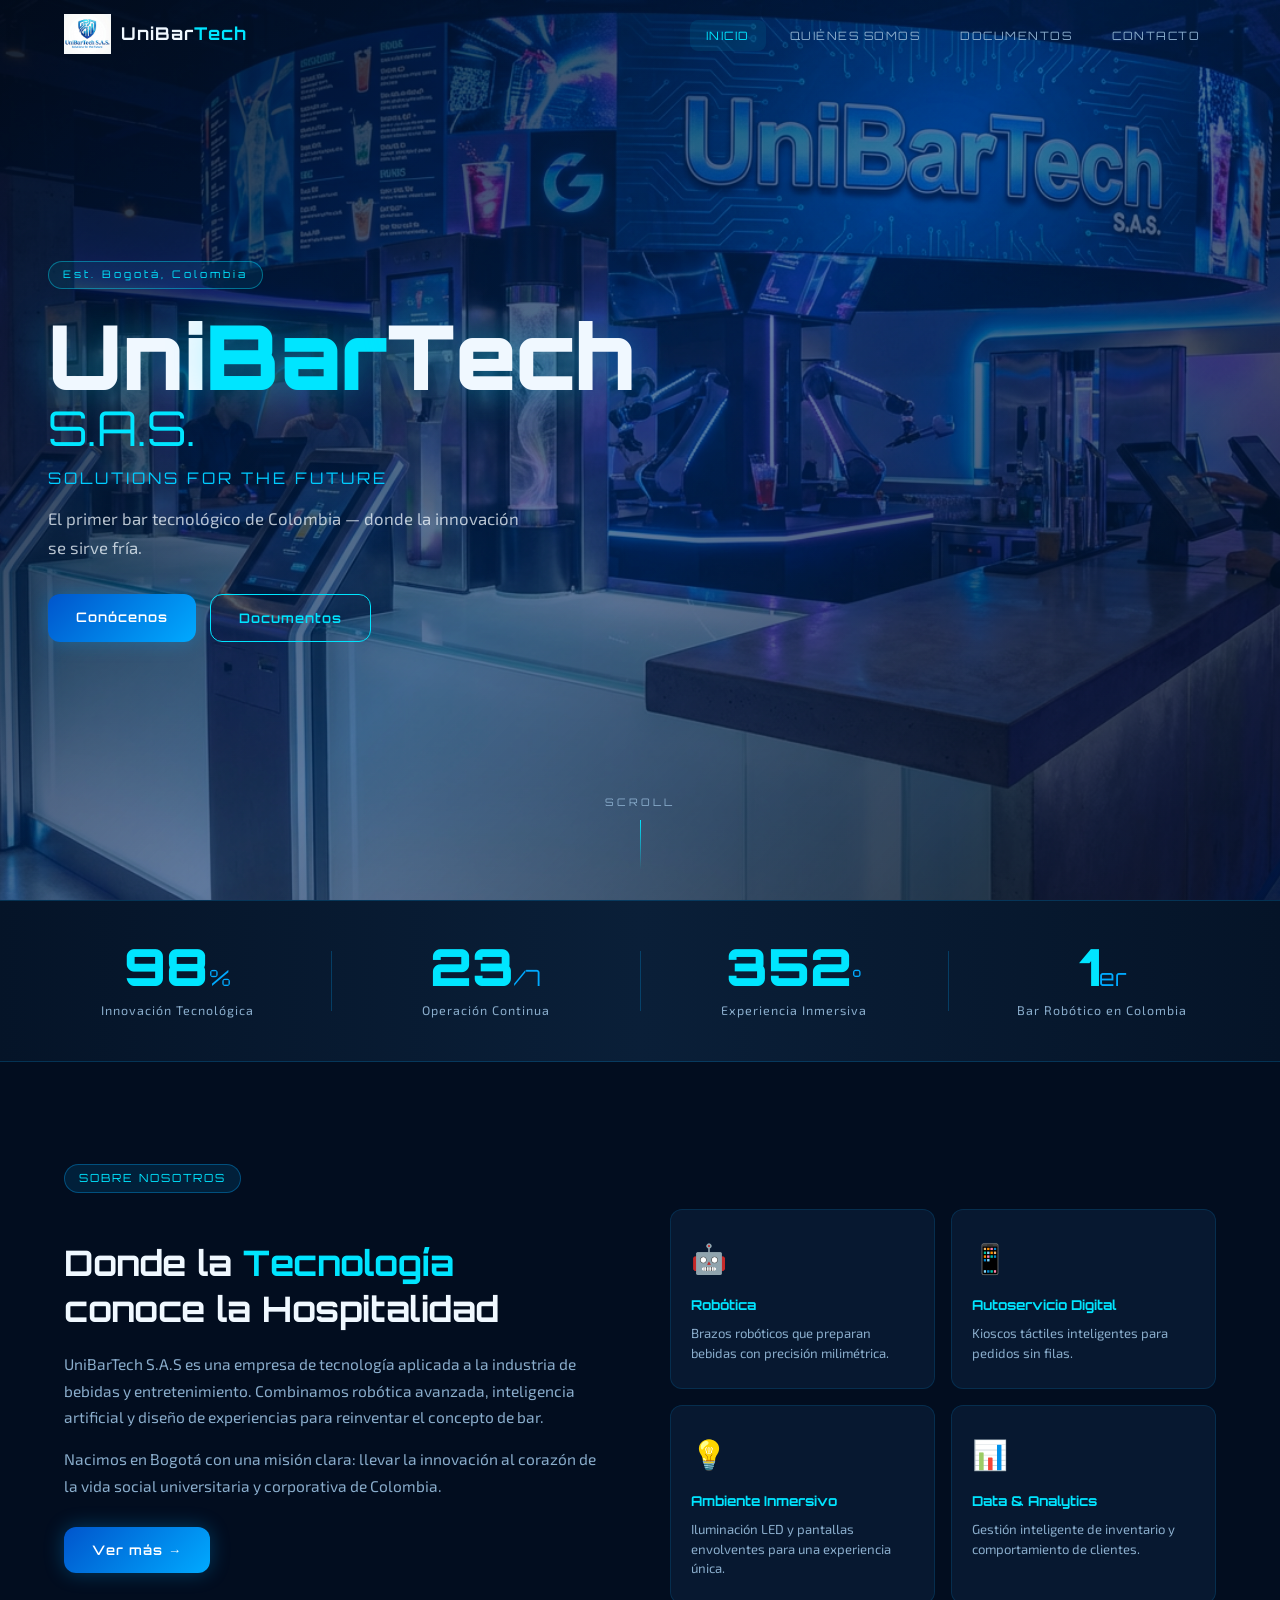
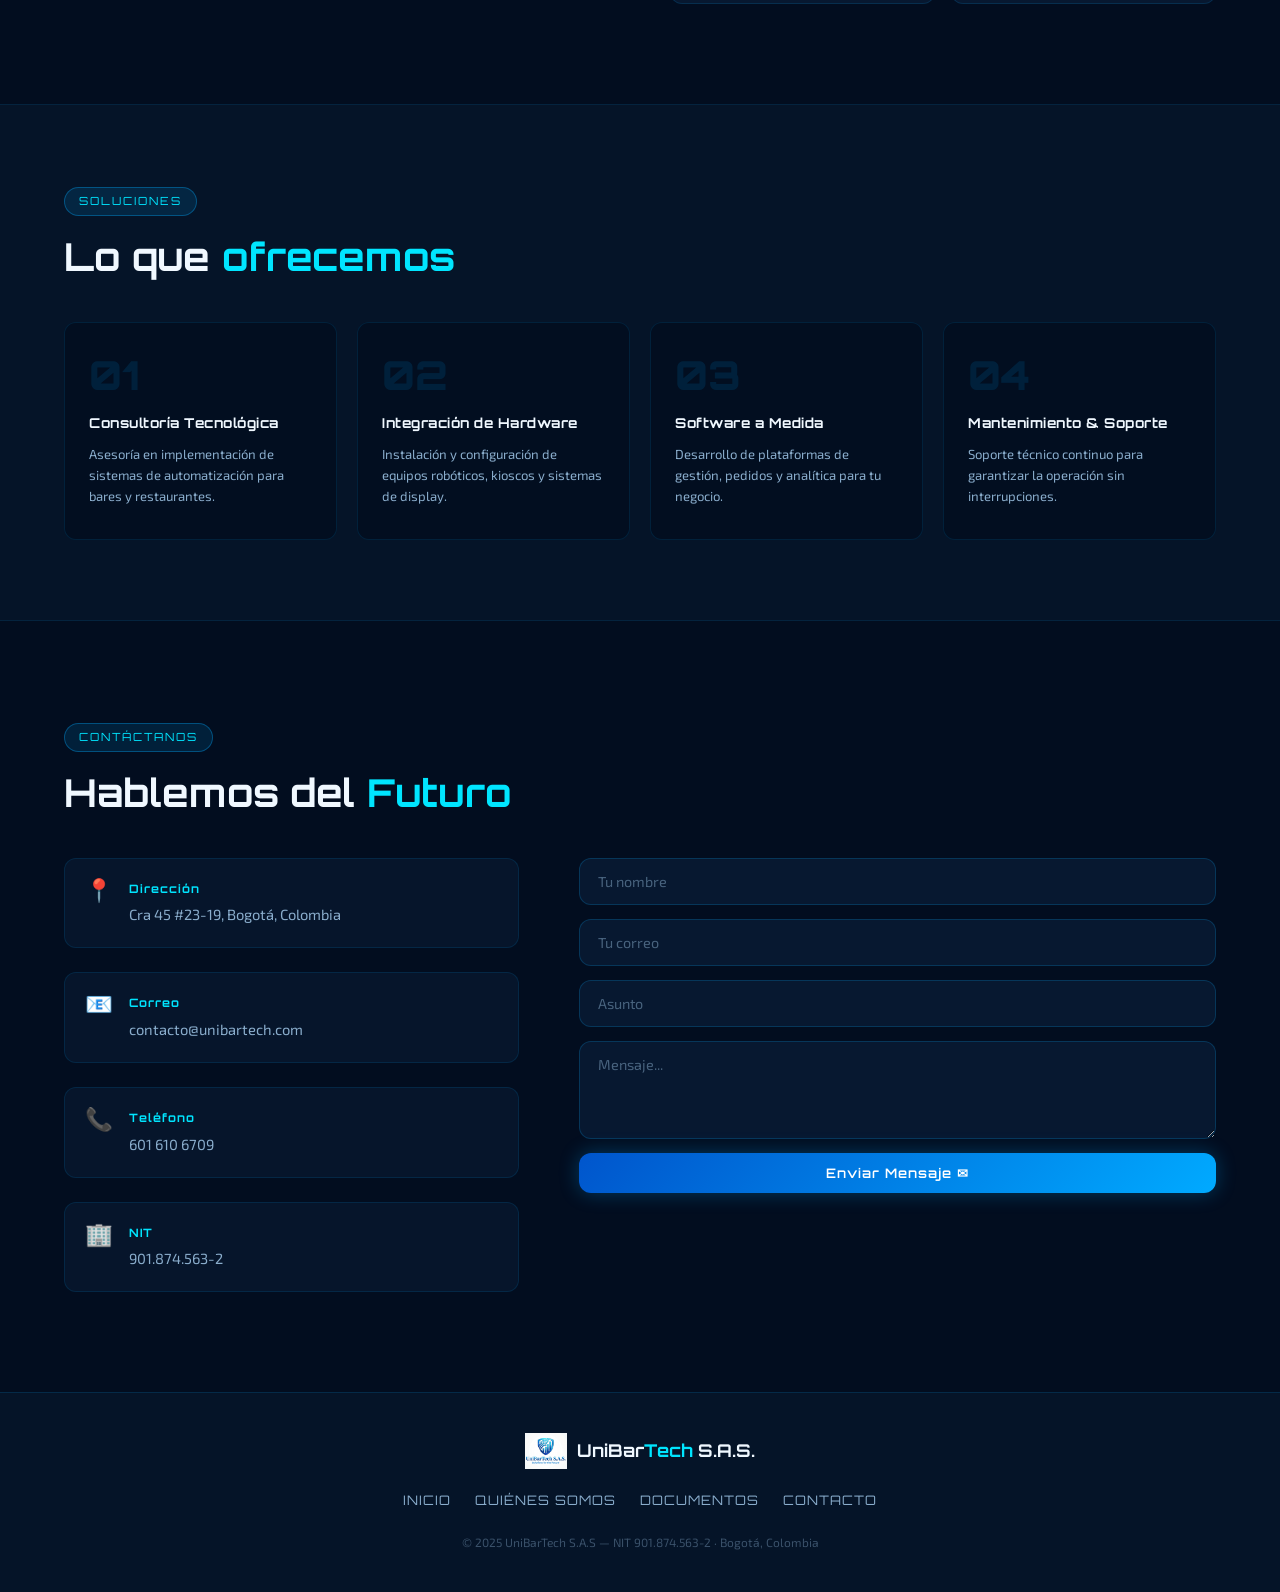
==== index.html @ f15b46ea "Add files via upload" ====
<!DOCTYPE html>
<html lang="es">
<head>
  <meta charset="UTF-8"/>
  <meta name="viewport" content="width=device-width, initial-scale=1.0"/>
  <title>UniBarTech S.A.S — Solutions for the Future</title>
  <link rel="preconnect" href="https://fonts.googleapis.com"/>
  <link href="https://fonts.googleapis.com/css2?family=Orbitron:wght@400;600;700;900&family=Exo+2:wght@300;400;600&display=swap" rel="stylesheet"/>
  <link rel="stylesheet" href="style.css"/>
</head>
<body>

<!-- ══════════ NAV ══════════ -->
<nav id="navbar">
  <div class="nav-inner">
    <a href="index.html" class="nav-logo">
      <img src="logo.png" alt="UniBarTech Logo"/>
      <span>UniBar<em>Tech</em></span>
    </a>
    <ul class="nav-links">
      <li><a href="index.html" class="active">Inicio</a></li>
      <li><a href="quienes-somos.html">Quiénes Somos</a></li>
      <li><a href="documentos.html">Documentos</a></li>
      <li><a href="#contacto">Contacto</a></li>
    </ul>
    <button class="hamburger" id="hamburger">&#9776;</button>
  </div>
</nav>

<!-- ══════════ HERO ══════════ -->
<section class="hero">
  <div class="hero-overlay"></div>
  <img src="hero.jpg" alt="UniBarTech Bar Robótico" class="hero-img"/>
  <div class="hero-content">
    <div class="hero-badge">Est. Bogotá, Colombia</div>
    <h1 class="hero-title">
      <span class="line1">Uni<span class="accent">Bar</span>Tech</span>
      <span class="line2">S.A.S.</span>
    </h1>
    <p class="hero-sub">Solutions for the Future</p>
    <p class="hero-desc">El primer bar tecnológico de Colombia — donde la innovación se sirve fría.</p>
    <div class="hero-btns">
      <a href="quienes-somos.html" class="btn-primary">Conócenos</a>
      <a href="documentos.html" class="btn-ghost">Documentos</a>
    </div>
  </div>
  <div class="hero-scroll">
    <span>Scroll</span>
    <div class="scroll-line"></div>
  </div>
</section>

<!-- ══════════ STATS ══════════ -->
<section class="stats-strip">
  <div class="stat-item">
    <span class="stat-num" data-target="100">0</span><span class="stat-suf">%</span>
    <p>Innovación Tecnológica</p>
  </div>
  <div class="stat-divider"></div>
  <div class="stat-item">
    <span class="stat-num" data-target="24">0</span><span class="stat-suf">/7</span>
    <p>Operación Continua</p>
  </div>
  <div class="stat-divider"></div>
  <div class="stat-item">
    <span class="stat-num" data-target="360">0</span><span class="stat-suf">°</span>
    <p>Experiencia Inmersiva</p>
  </div>
  <div class="stat-divider"></div>
  <div class="stat-item">
    <span class="stat-num" data-target="1">0</span><span class="stat-suf">er</span>
    <p>Bar Robótico en Colombia</p>
  </div>
</section>

<!-- ══════════ QUIÉNES SOMOS (PREVIEW) ══════════ -->
<section class="about-preview" id="about">
  <div class="container">
    <div class="section-tag">Sobre Nosotros</div>
    <div class="about-grid">
      <div class="about-text">
        <h2>Donde la <span class="accent">Tecnología</span><br/>conoce la Hospitalidad</h2>
        <p>UniBarTech S.A.S es una empresa de tecnología aplicada a la industria de bebidas y entretenimiento. Combinamos robótica avanzada, inteligencia artificial y diseño de experiencias para reinventar el concepto de bar.</p>
        <p>Nacimos en Bogotá con una misión clara: llevar la innovación al corazón de la vida social universitaria y corporativa de Colombia.</p>
        <a href="quienes-somos.html" class="btn-primary">Ver más →</a>
      </div>
      <div class="about-cards">
        <div class="about-card">
          <div class="card-icon">🤖</div>
          <h3>Robótica</h3>
          <p>Brazos robóticos que preparan bebidas con precisión milimétrica.</p>
        </div>
        <div class="about-card">
          <div class="card-icon">📱</div>
          <h3>Autoservicio Digital</h3>
          <p>Kioscos táctiles inteligentes para pedidos sin filas.</p>
        </div>
        <div class="about-card">
          <div class="card-icon">💡</div>
          <h3>Ambiente Inmersivo</h3>
          <p>Iluminación LED y pantallas envolventes para una experiencia única.</p>
        </div>
        <div class="about-card">
          <div class="card-icon">📊</div>
          <h3>Data & Analytics</h3>
          <p>Gestión inteligente de inventario y comportamiento de clientes.</p>
        </div>
      </div>
    </div>
  </div>
</section>

<!-- ══════════ SERVICIOS ══════════ -->
<section class="services">
  <div class="container">
    <div class="section-tag">Soluciones</div>
    <h2 class="section-title">Lo que <span class="accent">ofrecemos</span></h2>
    <div class="services-grid">
      <div class="service-card">
        <div class="svc-num">01</div>
        <h3>Consultoría Tecnológica</h3>
        <p>Asesoría en implementación de sistemas de automatización para bares y restaurantes.</p>
      </div>
      <div class="service-card">
        <div class="svc-num">02</div>
        <h3>Integración de Hardware</h3>
        <p>Instalación y configuración de equipos robóticos, kioscos y sistemas de display.</p>
      </div>
      <div class="service-card">
        <div class="svc-num">03</div>
        <h3>Software a Medida</h3>
        <p>Desarrollo de plataformas de gestión, pedidos y analítica para tu negocio.</p>
      </div>
      <div class="service-card">
        <div class="svc-num">04</div>
        <h3>Mantenimiento & Soporte</h3>
        <p>Soporte técnico continuo para garantizar la operación sin interrupciones.</p>
      </div>
    </div>
  </div>
</section>

<!-- ══════════ CONTACTO ══════════ -->
<section class="contact" id="contacto">
  <div class="container">
    <div class="section-tag">Contáctanos</div>
    <h2 class="section-title">Hablemos del <span class="accent">Futuro</span></h2>
    <div class="contact-grid">
      <div class="contact-info">
        <div class="ci-item">
          <span class="ci-icon">📍</span>
          <div>
            <strong>Dirección</strong>
            <p>Cra 45 #23-19, Bogotá, Colombia</p>
          </div>
        </div>
        <div class="ci-item">
          <span class="ci-icon">📧</span>
          <div>
            <strong>Correo</strong>
            <p><a href="mailto:contacto@unibartech.com">contacto@unibartech.com</a></p>
          </div>
        </div>
        <div class="ci-item">
          <span class="ci-icon">📞</span>
          <div>
            <strong>Teléfono</strong>
            <p><a href="tel:6016106709">601 610 6709</a></p>
          </div>
        </div>
        <div class="ci-item">
          <span class="ci-icon">🏢</span>
          <div>
            <strong>NIT</strong>
            <p>901.874.563-2</p>
          </div>
        </div>
      </div>
      <form class="contact-form" onsubmit="handleForm(event)">
        <input type="text" placeholder="Tu nombre" required/>
        <input type="email" placeholder="Tu correo" required/>
        <input type="text" placeholder="Asunto"/>
        <textarea placeholder="Mensaje..." rows="4" required></textarea>
        <button type="submit" class="btn-primary">Enviar Mensaje ✉</button>
        <p class="form-note" id="form-msg"></p>
      </form>
    </div>
  </div>
</section>

<!-- ══════════ FOOTER ══════════ -->
<footer>
  <div class="footer-inner">
    <div class="footer-brand">
      <img src="logo.png" alt="UniBarTech"/>
      <span>UniBar<em>Tech</em> S.A.S.</span>
    </div>
    <div class="footer-links">
      <a href="index.html">Inicio</a>
      <a href="quienes-somos.html">Quiénes Somos</a>
      <a href="documentos.html">Documentos</a>
      <a href="#contacto">Contacto</a>
    </div>
    <p class="footer-copy">© 2025 UniBarTech S.A.S — NIT 901.874.563-2 · Bogotá, Colombia</p>
  </div>
</footer>

<script src="main.js"></script>
</body>
</html>
---- style.css ----
/* ═══════════════════════════════════════════
   UniBarTech S.A.S — Global Styles
   Aesthetic: Cyberpunk-Corporate / Tech Dark
═══════════════════════════════════════════ */

:root {
  --blue:       #00AAFF;
  --blue-dark:  #0055CC;
  --blue-glow:  #00CCFF;
  --navy:       #020D1F;
  --navy2:      #051428;
  --navy3:      #0A1F38;
  --white:      #F0F8FF;
  --gray:       #8AADCC;
  --accent:     #00E5FF;
  --gold:       #FFB800;
  --font-head:  'Orbitron', sans-serif;
  --font-body:  'Exo 2', sans-serif;
  --radius:     12px;
  --trans:      0.3s ease;
}

*, *::before, *::after { box-sizing: border-box; margin: 0; padding: 0; }

html { scroll-behavior: smooth; }

body {
  background: var(--navy);
  color: var(--white);
  font-family: var(--font-body);
  font-weight: 400;
  line-height: 1.7;
  overflow-x: hidden;
}

a { color: var(--accent); text-decoration: none; }
a:hover { color: var(--blue-glow); }

.accent { color: var(--accent); }

.container {
  max-width: 1200px;
  margin: 0 auto;
  padding: 0 24px;
}

/* ─── BUTTONS ─────────────────────────────── */
.btn-primary {
  display: inline-block;
  padding: 12px 28px;
  background: linear-gradient(135deg, var(--blue-dark), var(--blue));
  color: #fff;
  border-radius: var(--radius);
  font-family: var(--font-head);
  font-size: 0.82rem;
  font-weight: 600;
  letter-spacing: 1px;
  border: none;
  cursor: pointer;
  transition: var(--trans);
  box-shadow: 0 0 20px rgba(0,170,255,0.3);
}
.btn-primary:hover {
  background: linear-gradient(135deg, var(--blue), var(--accent));
  box-shadow: 0 0 32px rgba(0,229,255,0.5);
  color: var(--navy);
  transform: translateY(-2px);
}
.btn-ghost {
  display: inline-block;
  padding: 12px 28px;
  background: transparent;
  color: var(--accent);
  border: 1.5px solid var(--accent);
  border-radius: var(--radius);
  font-family: var(--font-head);
  font-size: 0.82rem;
  font-weight: 600;
  letter-spacing: 1px;
  cursor: pointer;
  transition: var(--trans);
}
.btn-ghost:hover {
  background: rgba(0,229,255,0.1);
  box-shadow: 0 0 20px rgba(0,229,255,0.3);
  color: var(--accent);
}
.btn-sm { padding: 8px 18px; font-size: 0.78rem; }

/* ─── SECTION TAGS ──────────────────────────── */
.section-tag {
  display: inline-block;
  padding: 4px 14px;
  background: rgba(0,170,255,0.12);
  border: 1px solid rgba(0,170,255,0.35);
  border-radius: 30px;
  color: var(--accent);
  font-family: var(--font-head);
  font-size: 0.7rem;
  letter-spacing: 2px;
  text-transform: uppercase;
  margin-bottom: 16px;
}

.section-title {
  font-family: var(--font-head);
  font-size: clamp(1.6rem, 3vw, 2.4rem);
  font-weight: 700;
  color: var(--white);
  margin-bottom: 40px;
  line-height: 1.3;
}

/* ═══════════════════════════════════════════
   NAV
═══════════════════════════════════════════ */
#navbar {
  position: fixed;
  top: 0; left: 0; right: 0;
  z-index: 999;
  padding: 0;
  transition: background 0.4s, box-shadow 0.4s;
}
#navbar.scrolled {
  background: rgba(2, 13, 31, 0.96);
  box-shadow: 0 2px 30px rgba(0,170,255,0.15);
  backdrop-filter: blur(12px);
}

.nav-inner {
  max-width: 1200px;
  margin: 0 auto;
  padding: 0 24px;
  height: 68px;
  display: flex;
  align-items: center;
  justify-content: space-between;
}

.nav-logo {
  display: flex;
  align-items: center;
  gap: 10px;
  text-decoration: none;
}
.nav-logo img { height: 40px; width: auto; }
.nav-logo span {
  font-family: var(--font-head);
  font-size: 1.1rem;
  font-weight: 700;
  color: var(--white);
  letter-spacing: 1px;
}
.nav-logo span em { color: var(--accent); font-style: normal; }

.nav-links {
  display: flex;
  list-style: none;
  gap: 8px;
}
.nav-links a {
  padding: 8px 16px;
  color: var(--gray);
  font-family: var(--font-head);
  font-size: 0.72rem;
  letter-spacing: 1.5px;
  text-transform: uppercase;
  border-radius: 8px;
  transition: var(--trans);
  text-decoration: none;
}
.nav-links a:hover,
.nav-links a.active {
  color: var(--accent);
  background: rgba(0,229,255,0.08);
}

.hamburger {
  display: none;
  background: none;
  border: none;
  color: var(--accent);
  font-size: 1.5rem;
  cursor: pointer;
}

/* ═══════════════════════════════════════════
   HERO
═══════════════════════════════════════════ */
.hero {
  position: relative;
  height: 100vh;
  min-height: 600px;
  overflow: hidden;
  display: flex;
  align-items: center;
}
.hero-img {
  position: absolute;
  inset: 0;
  width: 100%; height: 100%;
  object-fit: cover;
  object-position: center;
  filter: brightness(0.55) saturate(1.2);
}
.hero-overlay {
  position: absolute;
  inset: 0;
  background: linear-gradient(
    135deg,
    rgba(2,13,31,0.85) 0%,
    rgba(0,85,204,0.3) 50%,
    rgba(2,13,31,0.7) 100%
  );
  z-index: 1;
}
.hero-content {
  position: relative;
  z-index: 2;
  padding: 0 48px;
  max-width: 700px;
  animation: fadeUp 1s ease forwards;
}
.hero-badge {
  display: inline-block;
  padding: 4px 14px;
  border: 1px solid rgba(0,229,255,0.4);
  border-radius: 30px;
  font-family: var(--font-head);
  font-size: 0.65rem;
  letter-spacing: 3px;
  color: var(--accent);
  margin-bottom: 20px;
  background: rgba(0,229,255,0.07);
}
.hero-title {
  font-family: var(--font-head);
  line-height: 1.05;
  margin-bottom: 12px;
}
.hero-title .line1 {
  display: block;
  font-size: clamp(3rem, 7vw, 6rem);
  font-weight: 900;
  color: var(--white);
  text-shadow: 0 0 40px rgba(0,229,255,0.4);
}
.hero-title .line2 {
  display: block;
  font-size: clamp(1.5rem, 4vw, 3rem);
  font-weight: 400;
  color: var(--accent);
}
.hero-sub {
  font-family: var(--font-head);
  font-size: 1rem;
  color: var(--blue-glow);
  letter-spacing: 3px;
  margin-bottom: 12px;
  text-transform: uppercase;
}
.hero-desc {
  font-size: 1.05rem;
  color: rgba(240,248,255,0.75);
  margin-bottom: 32px;
  max-width: 480px;
}
.hero-btns { display: flex; gap: 14px; flex-wrap: wrap; }

.hero-scroll {
  position: absolute;
  bottom: 30px;
  left: 50%;
  transform: translateX(-50%);
  z-index: 2;
  display: flex;
  flex-direction: column;
  align-items: center;
  gap: 8px;
  color: var(--gray);
  font-size: 0.65rem;
  letter-spacing: 3px;
  text-transform: uppercase;
  font-family: var(--font-head);
}
.scroll-line {
  width: 1px;
  height: 50px;
  background: linear-gradient(to bottom, var(--accent), transparent);
  animation: scrollPulse 1.8s infinite;
}
@keyframes scrollPulse {
  0%,100% { opacity: 0.3; transform: scaleY(0.6); }
  50% { opacity: 1; transform: scaleY(1); }
}

/* ═══════════════════════════════════════════
   STATS STRIP
═══════════════════════════════════════════ */
.stats-strip {
  display: flex;
  align-items: center;
  justify-content: center;
  flex-wrap: wrap;
  gap: 0;
  background: linear-gradient(90deg, var(--navy2), var(--navy3), var(--navy2));
  border-top: 1px solid rgba(0,170,255,0.2);
  border-bottom: 1px solid rgba(0,170,255,0.2);
  padding: 40px 24px;
}
.stat-item {
  text-align: center;
  padding: 0 40px;
  flex: 1;
  min-width: 140px;
}
.stat-item p { font-size: 0.78rem; color: var(--gray); letter-spacing: 1px; margin-top: 4px; }
.stat-num {
  font-family: var(--font-head);
  font-size: clamp(2rem, 4vw, 3.2rem);
  font-weight: 900;
  color: var(--accent);
  line-height: 1;
}
.stat-suf {
  font-family: var(--font-head);
  font-size: 1.4rem;
  color: var(--blue);
}
.stat-divider {
  width: 1px;
  height: 60px;
  background: rgba(0,170,255,0.25);
}

/* ═══════════════════════════════════════════
   ABOUT PREVIEW
═══════════════════════════════════════════ */
.about-preview {
  padding: 100px 0;
}
.about-grid {
  display: grid;
  grid-template-columns: 1fr 1fr;
  gap: 60px;
  align-items: center;
}
.about-text h2 {
  font-family: var(--font-head);
  font-size: clamp(1.6rem, 3vw, 2.2rem);
  font-weight: 700;
  line-height: 1.3;
  margin-bottom: 20px;
  color: var(--white);
}
.about-text p {
  color: var(--gray);
  margin-bottom: 16px;
  font-size: 0.97rem;
}
.about-text .btn-primary { margin-top: 12px; }

.about-cards {
  display: grid;
  grid-template-columns: 1fr 1fr;
  gap: 16px;
}
.about-card {
  background: rgba(10,31,56,0.7);
  border: 1px solid rgba(0,170,255,0.15);
  border-radius: var(--radius);
  padding: 24px 20px;
  transition: var(--trans);
  backdrop-filter: blur(8px);
}
.about-card:hover {
  border-color: rgba(0,229,255,0.4);
  background: rgba(0,85,204,0.15);
  transform: translateY(-4px);
  box-shadow: 0 8px 32px rgba(0,170,255,0.15);
}
.card-icon { font-size: 1.8rem; margin-bottom: 10px; }
.about-card h3 { font-family: var(--font-head); font-size: 0.85rem; color: var(--accent); margin-bottom: 8px; }
.about-card p { font-size: 0.82rem; color: var(--gray); line-height: 1.5; }

/* ═══════════════════════════════════════════
   SERVICES
═══════════════════════════════════════════ */
.services {
  padding: 80px 0;
  background: var(--navy2);
  border-top: 1px solid rgba(0,170,255,0.1);
  border-bottom: 1px solid rgba(0,170,255,0.1);
}
.services-grid {
  display: grid;
  grid-template-columns: repeat(4, 1fr);
  gap: 20px;
}
.service-card {
  background: rgba(2,13,31,0.8);
  border: 1px solid rgba(0,170,255,0.12);
  border-radius: var(--radius);
  padding: 32px 24px;
  transition: var(--trans);
  position: relative;
  overflow: hidden;
}
.service-card::before {
  content: '';
  position: absolute;
  top: 0; left: 0; right: 0;
  height: 2px;
  background: linear-gradient(90deg, var(--blue-dark), var(--accent));
  transform: scaleX(0);
  transform-origin: left;
  transition: transform 0.4s ease;
}
.service-card:hover::before { transform: scaleX(1); }
.service-card:hover {
  border-color: rgba(0,229,255,0.3);
  transform: translateY(-6px);
  box-shadow: 0 12px 40px rgba(0,170,255,0.18);
}
.svc-num {
  font-family: var(--font-head);
  font-size: 2.5rem;
  font-weight: 900;
  color: rgba(0,170,255,0.12);
  line-height: 1;
  margin-bottom: 16px;
}
.service-card h3 { font-family: var(--font-head); font-size: 0.85rem; color: var(--white); margin-bottom: 10px; letter-spacing: 0.5px; }
.service-card p { font-size: 0.82rem; color: var(--gray); line-height: 1.6; }

/* ═══════════════════════════════════════════
   CONTACT
═══════════════════════════════════════════ */
.contact { padding: 100px 0; }
.contact-grid {
  display: grid;
  grid-template-columns: 1fr 1.4fr;
  gap: 60px;
  align-items: start;
}
.contact-info { display: flex; flex-direction: column; gap: 24px; }
.ci-item {
  display: flex;
  align-items: flex-start;
  gap: 16px;
  background: rgba(10,31,56,0.5);
  border: 1px solid rgba(0,170,255,0.12);
  border-radius: var(--radius);
  padding: 20px;
}
.ci-icon { font-size: 1.4rem; line-height: 1; flex-shrink: 0; }
.ci-item strong { display: block; font-family: var(--font-head); font-size: 0.72rem; color: var(--accent); letter-spacing: 1px; margin-bottom: 4px; }
.ci-item p, .ci-item a { font-size: 0.92rem; color: var(--gray); }

.contact-form {
  display: flex;
  flex-direction: column;
  gap: 14px;
}
.contact-form input,
.contact-form textarea {
  background: rgba(10,31,56,0.7);
  border: 1px solid rgba(0,170,255,0.2);
  border-radius: var(--radius);
  padding: 14px 18px;
  color: var(--white);
  font-family: var(--font-body);
  font-size: 0.9rem;
  outline: none;
  transition: var(--trans);
  resize: vertical;
}
.contact-form input:focus,
.contact-form textarea:focus {
  border-color: var(--accent);
  box-shadow: 0 0 0 3px rgba(0,229,255,0.1);
}
.contact-form input::placeholder,
.contact-form textarea::placeholder { color: rgba(138,173,204,0.5); }
.form-note { font-size: 0.82rem; color: #4cff91; margin-top: 4px; }

/* ═══════════════════════════════════════════
   FOOTER
═══════════════════════════════════════════ */
footer {
  background: var(--navy2);
  border-top: 1px solid rgba(0,170,255,0.15);
  padding: 40px 24px;
}
.footer-inner {
  max-width: 1200px;
  margin: 0 auto;
  display: flex;
  flex-direction: column;
  align-items: center;
  gap: 20px;
}
.footer-brand {
  display: flex;
  align-items: center;
  gap: 10px;
  font-family: var(--font-head);
  font-size: 1.1rem;
  font-weight: 700;
}
.footer-brand img { height: 36px; }
.footer-brand span { color: var(--white); }
.footer-brand em { color: var(--accent); font-style: normal; }
.footer-links { display: flex; gap: 24px; flex-wrap: wrap; justify-content: center; }
.footer-links a { color: var(--gray); font-size: 0.82rem; font-family: var(--font-head); letter-spacing: 1px; text-transform: uppercase; transition: var(--trans); }
.footer-links a:hover { color: var(--accent); }
.footer-copy { color: rgba(138,173,204,0.4); font-size: 0.75rem; text-align: center; }

/* ═══════════════════════════════════════════
   PAGE HERO (inner pages)
═══════════════════════════════════════════ */
.page-hero {
  position: relative;
  height: 50vh;
  min-height: 320px;
  display: flex;
  align-items: flex-end;
  padding-bottom: 60px;
  overflow: hidden;
}
.page-hero-short { height: 38vh; min-height: 260px; }
.page-hero-img {
  position: absolute;
  inset: 0;
  width: 100%; height: 100%;
  object-fit: cover;
  filter: brightness(0.4) saturate(1.2);
}
.page-hero-overlay {
  position: absolute;
  inset: 0;
  background: linear-gradient(to top, var(--navy) 0%, rgba(2,13,31,0.6) 60%, transparent 100%);
  z-index: 1;
}
.page-hero-content {
  position: relative;
  z-index: 2;
  padding: 0 48px;
  max-width: 900px;
  margin: 0 auto;
  width: 100%;
}
.page-hero-content h1 {
  font-family: var(--font-head);
  font-size: clamp(2rem, 5vw, 3.5rem);
  font-weight: 700;
  color: var(--white);
  margin-bottom: 8px;
}
.page-hero-content p { color: var(--gray); font-size: 1rem; }

/* ═══════════════════════════════════════════
   MAIN CONTENT (inner pages)
═══════════════════════════════════════════ */
.main-content { padding: 80px 0 100px; }

/* ─── MVV ──────────────────────────────── */
.mvv-section {
  display: grid;
  grid-template-columns: repeat(3,1fr);
  gap: 24px;
  margin-bottom: 80px;
}
.mvv-card {
  background: rgba(10,31,56,0.7);
  border: 1px solid rgba(0,170,255,0.15);
  border-radius: var(--radius);
  padding: 36px 28px;
  transition: var(--trans);
}
.mvv-card:hover {
  border-color: rgba(0,229,255,0.35);
  transform: translateY(-4px);
  box-shadow: 0 12px 40px rgba(0,170,255,0.12);
}
.mvv-icon { font-size: 2.5rem; margin-bottom: 16px; }
.mvv-card h2 { font-family: var(--font-head); font-size: 1rem; color: var(--accent); margin-bottom: 14px; letter-spacing: 1px; }
.mvv-card p { color: var(--gray); font-size: 0.92rem; line-height: 1.7; }
.mvv-card ul { color: var(--gray); font-size: 0.88rem; padding-left: 18px; line-height: 2; }

/* ─── TIMELINE ──────────────────────────── */
.historia-section { margin-bottom: 80px; }
.timeline { position: relative; padding-left: 40px; }
.timeline::before {
  content: '';
  position: absolute;
  left: 12px; top: 0; bottom: 0;
  width: 2px;
  background: linear-gradient(to bottom, var(--accent), var(--blue-dark), transparent);
}
.tl-item {
  position: relative;
  margin-bottom: 40px;
  animation: fadeUp 0.6s ease both;
}
.tl-dot {
  position: absolute;
  left: -34px;
  top: 4px;
  width: 14px; height: 14px;
  background: var(--accent);
  border-radius: 50%;
  box-shadow: 0 0 12px rgba(0,229,255,0.6);
}
.tl-year {
  font-family: var(--font-head);
  font-size: 0.75rem;
  color: var(--accent);
  letter-spacing: 2px;
  display: block;
  margin-bottom: 6px;
}
.tl-content h3 { font-family: var(--font-head); font-size: 0.95rem; color: var(--white); margin-bottom: 6px; }
.tl-content p { color: var(--gray); font-size: 0.88rem; }

/* ─── TEAM ──────────────────────────────── */
.team-section { margin-bottom: 80px; }
.team-grid {
  display: grid;
  grid-template-columns: repeat(4,1fr);
  gap: 20px;
}
.team-card {
  text-align: center;
  background: rgba(10,31,56,0.6);
  border: 1px solid rgba(0,170,255,0.12);
  border-radius: var(--radius);
  padding: 32px 20px;
  transition: var(--trans);
}
.team-card:hover { border-color: rgba(0,229,255,0.35); transform: translateY(-4px); }
.team-avatar { font-size: 3rem; margin-bottom: 14px; }
.team-card h3 { font-family: var(--font-head); font-size: 0.8rem; color: var(--white); margin-bottom: 6px; }
.team-card p { font-size: 0.78rem; color: var(--accent); }

/* ─── LEGAL ─────────────────────────────── */
.legal-section { }
.legal-grid {
  display: grid;
  grid-template-columns: repeat(3,1fr);
  gap: 16px;
}
.legal-item {
  background: rgba(10,31,56,0.5);
  border: 1px solid rgba(0,170,255,0.12);
  border-radius: var(--radius);
  padding: 20px 24px;
  font-size: 0.88rem;
  color: var(--gray);
}
.legal-item strong { display: block; color: var(--accent); font-family: var(--font-head); font-size: 0.72rem; letter-spacing: 1px; margin-bottom: 6px; }

/* ═══════════════════════════════════════════
   DOCUMENTOS PAGE
═══════════════════════════════════════════ */
.docs-main { padding: 40px 0 100px; }

.docs-toolbar {
  display: flex;
  align-items: center;
  justify-content: space-between;
  gap: 16px;
  margin-bottom: 32px;
  flex-wrap: wrap;
}
.docs-search-wrap {
  display: flex;
  align-items: center;
  gap: 10px;
  background: rgba(10,31,56,0.8);
  border: 1px solid rgba(0,170,255,0.2);
  border-radius: var(--radius);
  padding: 10px 18px;
  flex: 1;
  max-width: 500px;
}
.search-icon { font-size: 1rem; }
#searchInput {
  background: none;
  border: none;
  color: var(--white);
  font-family: var(--font-body);
  font-size: 0.9rem;
  width: 100%;
  outline: none;
}
#searchInput::placeholder { color: rgba(138,173,204,0.5); }

.btn-admin-login {
  padding: 10px 22px;
  background: rgba(0,85,204,0.2);
  border: 1.5px solid var(--blue-dark);
  border-radius: var(--radius);
  color: var(--blue-glow);
  font-family: var(--font-head);
  font-size: 0.75rem;
  letter-spacing: 1px;
  cursor: pointer;
  transition: var(--trans);
}
.btn-admin-login:hover, .btn-admin-login.active {
  background: rgba(0,85,204,0.4);
  border-color: var(--accent);
  color: var(--accent);
}

/* ─── ADMIN PANEL ──────────────────────── */
.admin-panel {
  background: rgba(5,20,40,0.95);
  border: 1px solid rgba(0,170,255,0.25);
  border-radius: var(--radius);
  padding: 28px;
  margin-bottom: 32px;
  animation: fadeUp 0.3s ease;
}
.login-box {
  text-align: center;
  max-width: 360px;
  margin: 0 auto;
  display: flex;
  flex-direction: column;
  gap: 12px;
}
.login-box h3 { font-family: var(--font-head); font-size: 1rem; color: var(--accent); }
.login-box p { color: var(--gray); font-size: 0.85rem; }
.login-box input {
  background: rgba(10,31,56,0.8);
  border: 1px solid rgba(0,170,255,0.25);
  border-radius: var(--radius);
  padding: 12px 16px;
  color: var(--white);
  font-family: var(--font-body);
  font-size: 0.9rem;
  outline: none;
  text-align: center;
  letter-spacing: 4px;
}
.login-error { color: #ff6b6b; font-size: 0.8rem; min-height: 20px; }

.admin-header {
  display: flex;
  justify-content: space-between;
  align-items: center;
  margin-bottom: 24px;
}
.admin-header h3 { font-family: var(--font-head); color: var(--accent); font-size: 0.95rem; }

.admin-actions {
  display: grid;
  grid-template-columns: 1fr 1fr;
  gap: 20px;
  margin-bottom: 20px;
}
.admin-action-card {
  background: rgba(10,31,56,0.7);
  border: 1px solid rgba(0,170,255,0.15);
  border-radius: var(--radius);
  padding: 20px;
  display: flex;
  flex-direction: column;
  gap: 10px;
}
.admin-action-card h4 { font-family: var(--font-head); font-size: 0.82rem; color: var(--accent); margin-bottom: 4px; }
.admin-action-card input,
.admin-action-card select {
  background: rgba(2,13,31,0.8);
  border: 1px solid rgba(0,170,255,0.2);
  border-radius: 8px;
  padding: 10px 14px;
  color: var(--white);
  font-family: var(--font-body);
  font-size: 0.85rem;
  outline: none;
}
.admin-action-card select option { background: var(--navy2); }

.file-label {
  display: block;
  background: rgba(2,13,31,0.8);
  border: 1.5px dashed rgba(0,170,255,0.3);
  border-radius: 8px;
  padding: 14px;
  text-align: center;
  cursor: pointer;
  color: var(--gray);
  font-size: 0.82rem;
  transition: var(--trans);
}
.file-label:hover { border-color: var(--accent); color: var(--accent); }
.file-label input[type="file"] { display: none; }

.admin-hint { color: var(--gray); font-size: 0.82rem; margin-top: 4px; }
.admin-manage h4 { font-family: var(--font-head); font-size: 0.82rem; color: var(--blue-glow); margin-bottom: 6px; }

/* ─── BREADCRUMB ──────────────────────── */
.breadcrumb {
  margin-bottom: 20px;
  font-size: 0.83rem;
  color: var(--gray);
  display: flex;
  align-items: center;
  gap: 8px;
  flex-wrap: wrap;
}
.bc-link {
  color: var(--accent);
  cursor: pointer;
  font-family: var(--font-head);
  font-size: 0.75rem;
  transition: var(--trans);
}
.bc-link:hover { color: var(--white); }
.bc-sep { color: rgba(138,173,204,0.4); }
.bc-current { color: var(--gray); font-family: var(--font-head); font-size: 0.75rem; }

/* ─── FOLDERS ──────────────────────────── */
.docs-section-title {
  font-family: var(--font-head);
  font-size: 0.82rem;
  color: var(--gray);
  letter-spacing: 2px;
  text-transform: uppercase;
  margin-bottom: 16px;
  padding-bottom: 8px;
  border-bottom: 1px solid rgba(0,170,255,0.1);
}
.folders-grid {
  display: grid;
  grid-template-columns: repeat(auto-fill, minmax(200px, 1fr));
  gap: 16px;
  margin-bottom: 40px;
}
.folder-card {
  background: rgba(10,31,56,0.7);
  border: 1px solid rgba(0,170,255,0.15);
  border-radius: var(--radius);
  padding: 20px;
  cursor: pointer;
  transition: var(--trans);
  display: flex;
  align-items: center;
  gap: 14px;
  position: relative;
}
.folder-card:hover {
  border-color: rgba(0,229,255,0.4);
  background: rgba(0,85,204,0.15);
  transform: translateY(-3px);
  box-shadow: 0 8px 24px rgba(0,170,255,0.15);
}
.folder-icon { font-size: 2rem; line-height: 1; }
.folder-info { flex: 1; min-width: 0; }
.folder-name { font-family: var(--font-head); font-size: 0.78rem; color: var(--white); word-break: break-word; }
.folder-count { font-size: 0.72rem; color: var(--gray); margin-top: 2px; }
.folder-del { position: absolute; top: 8px; right: 10px; background: none; border: none; color: rgba(255,107,107,0.4); cursor: pointer; font-size: 0.9rem; transition: var(--trans); opacity: 0; }
.folder-card:hover .folder-del { opacity: 1; }
.folder-del:hover { color: #ff6b6b; }

/* Folder colors */
.folder-blue  .folder-icon::before { content: '📁'; }
.folder-green .folder-icon::before { content: '📗'; }
.folder-orange .folder-icon::before { content: '📂'; }
.folder-red   .folder-icon::before { content: '🗂️'; }
.folder-purple .folder-icon::before { content: '📔'; }

/* ─── DOCS LIST ─────────────────────────── */
.docs-list { display: flex; flex-direction: column; gap: 10px; margin-bottom: 24px; }
.doc-item {
  display: flex;
  align-items: center;
  gap: 16px;
  background: rgba(10,31,56,0.6);
  border: 1px solid rgba(0,170,255,0.1);
  border-radius: var(--radius);
  padding: 16px 20px;
  transition: var(--trans);
  position: relative;
}
.doc-item:hover {
  border-color: rgba(0,229,255,0.3);
  background: rgba(0,85,204,0.1);
}
.doc-icon { font-size: 1.8rem; flex-shrink: 0; }
.doc-info { flex: 1; min-width: 0; }
.doc-name { font-family: var(--font-head); font-size: 0.82rem; color: var(--white); margin-bottom: 3px; }
.doc-desc { font-size: 0.75rem; color: var(--gray); }
.doc-meta { font-size: 0.7rem; color: rgba(138,173,204,0.5); margin-top: 3px; }
.doc-actions { display: flex; align-items: center; gap: 8px; }
.doc-btn {
  padding: 6px 14px;
  background: rgba(0,85,204,0.25);
  border: 1px solid rgba(0,170,255,0.25);
  border-radius: 8px;
  color: var(--blue-glow);
  font-family: var(--font-head);
  font-size: 0.68rem;
  cursor: pointer;
  transition: var(--trans);
}
.doc-btn:hover { background: rgba(0,85,204,0.5); color: var(--accent); }
.doc-del { background: none; border: none; color: rgba(255,107,107,0.4); cursor: pointer; font-size: 1rem; transition: var(--trans); }
.doc-del:hover { color: #ff6b6b; }

/* ─── EMPTY STATES ──────────────────────── */
.empty-state {
  text-align: center;
  padding: 40px 20px;
  color: var(--gray);
  font-size: 0.9rem;
  border: 1.5px dashed rgba(0,170,255,0.12);
  border-radius: var(--radius);
  margin-bottom: 32px;
}

/* ═══════════════════════════════════════════
   ANIMATIONS
═══════════════════════════════════════════ */
@keyframes fadeUp {
  from { opacity: 0; transform: translateY(24px); }
  to   { opacity: 1; transform: translateY(0); }
}

/* ═══════════════════════════════════════════
   RESPONSIVE
═══════════════════════════════════════════ */
@media (max-width: 900px) {
  .services-grid { grid-template-columns: 1fr 1fr; }
  .about-grid { grid-template-columns: 1fr; }
  .mvv-section { grid-template-columns: 1fr; }
  .team-grid { grid-template-columns: 1fr 1fr; }
  .legal-grid { grid-template-columns: 1fr 1fr; }
  .contact-grid { grid-template-columns: 1fr; }
  .admin-actions { grid-template-columns: 1fr; }
}
@media (max-width: 640px) {
  .nav-links { display: none; flex-direction: column; position: fixed; top: 68px; right: 0; left: 0; background: rgba(2,13,31,0.97); padding: 20px; gap: 4px; border-bottom: 1px solid rgba(0,170,255,0.15); }
  .nav-links.open { display: flex; }
  .hamburger { display: block; }
  .hero-content { padding: 0 24px; }
  .hero-title .line1 { font-size: 2.5rem; }
  .services-grid { grid-template-columns: 1fr; }
  .team-grid { grid-template-columns: 1fr; }
  .legal-grid { grid-template-columns: 1fr; }
  .stat-divider { display: none; }
  .about-cards { grid-template-columns: 1fr; }
  .page-hero-content { padding: 0 24px; }
}
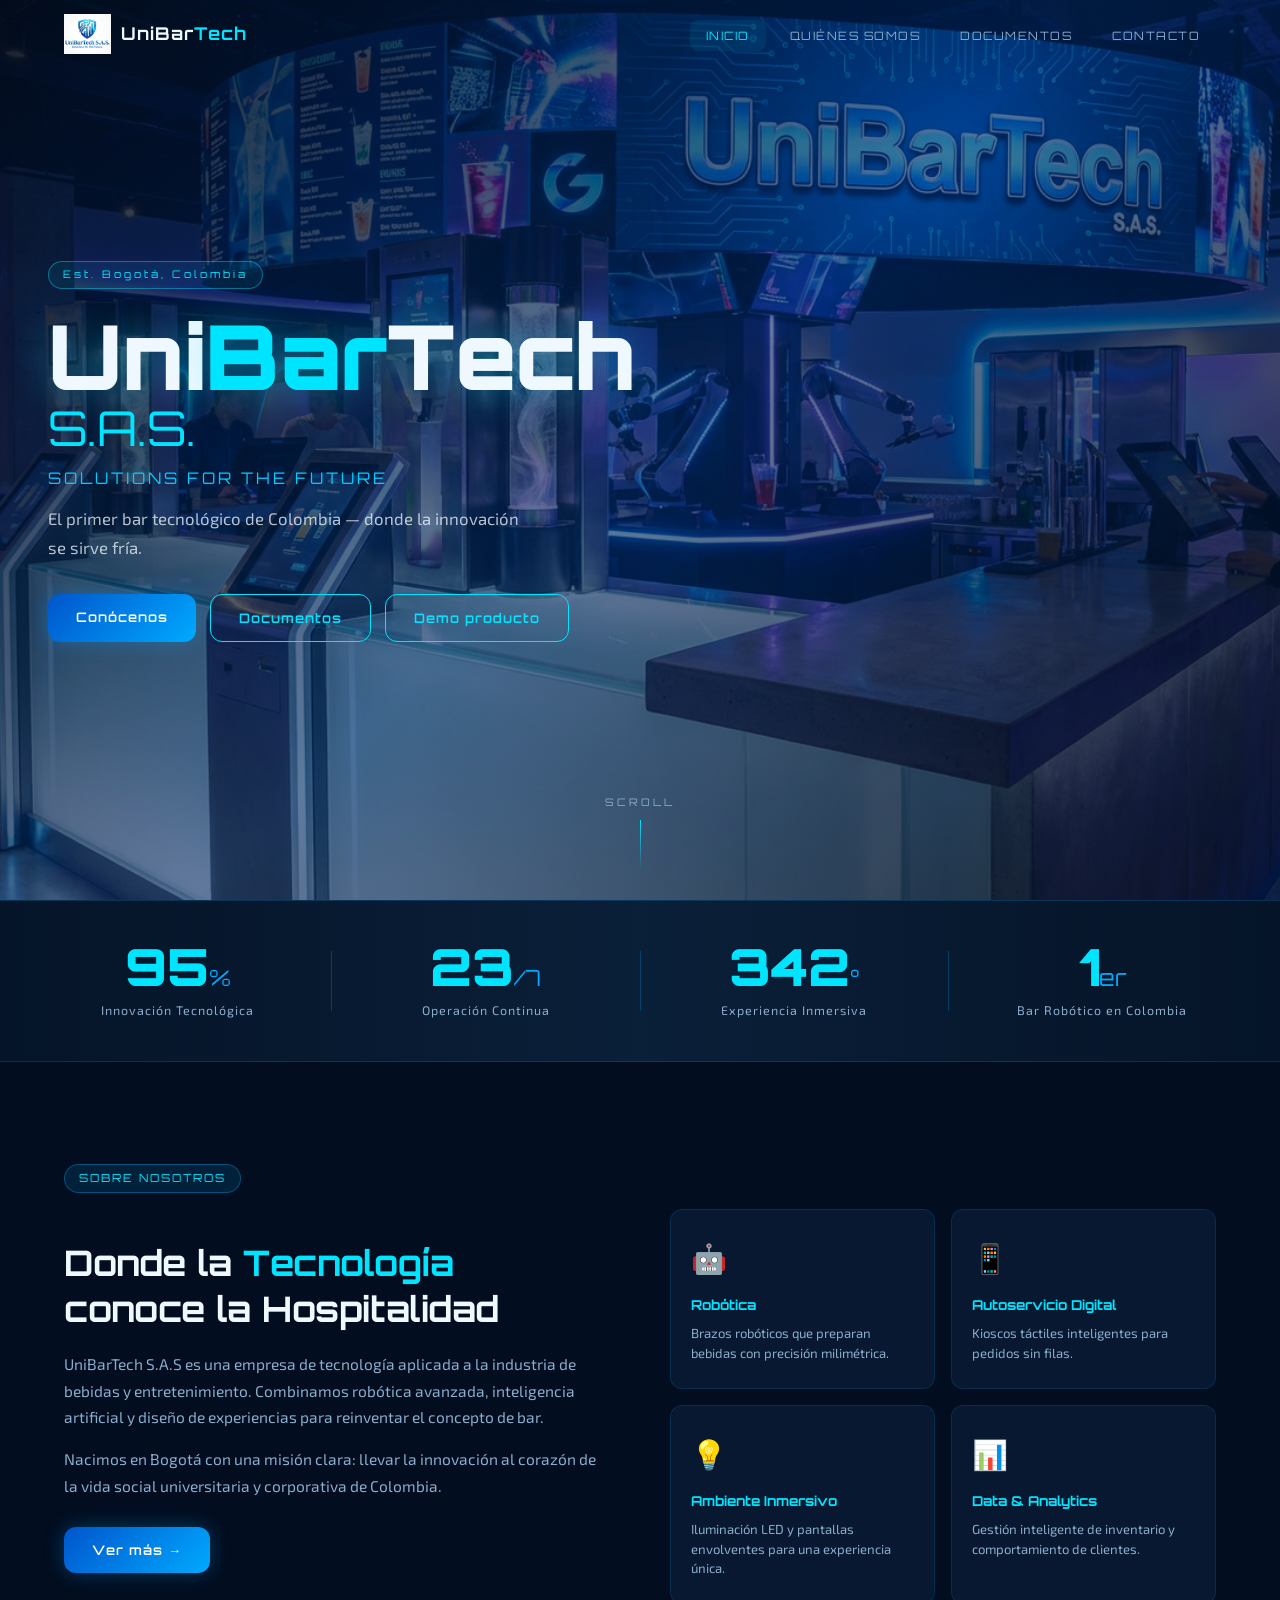
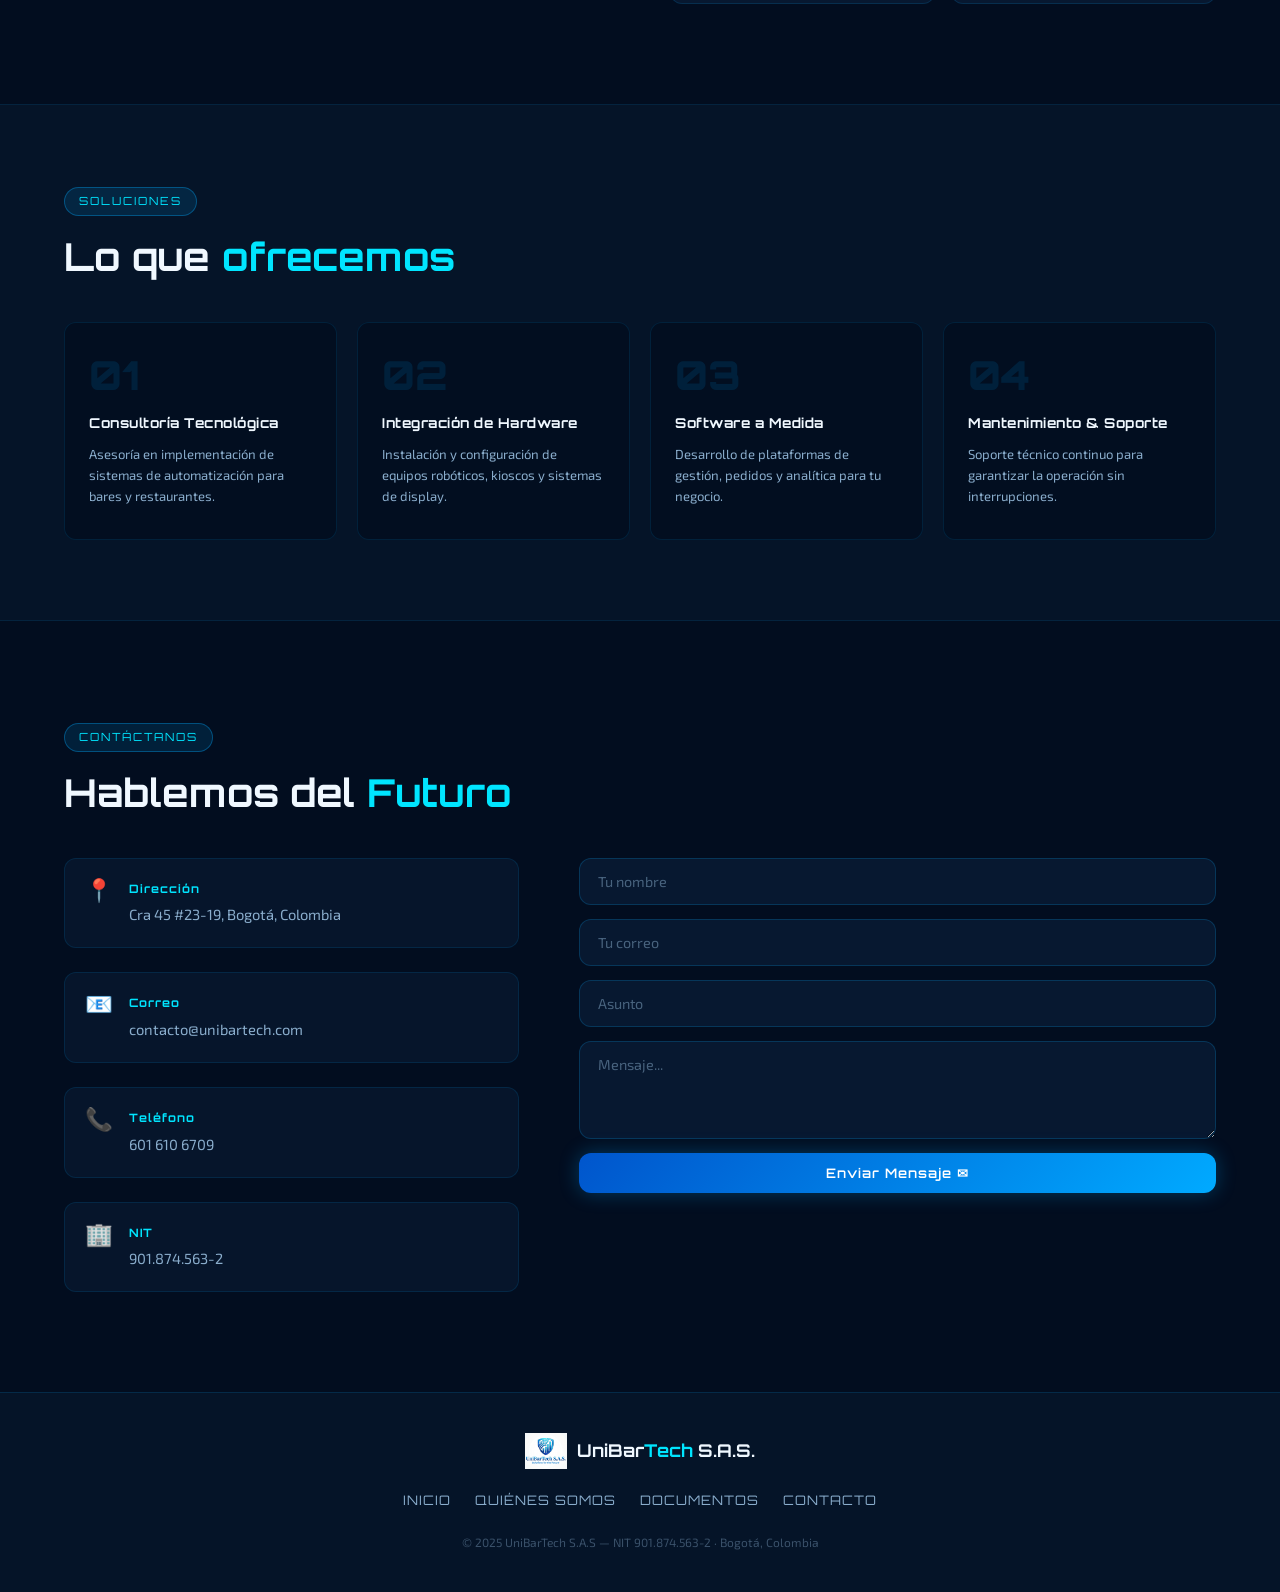
==== commit 17f2ea9e: "s" ====
--- a/index.html
+++ b/index.html
@@ -39,9 +39,10 @@
     </h1>
     <p class="hero-sub">Solutions for the Future</p>
     <p class="hero-desc">El primer bar tecnológico de Colombia — donde la innovación se sirve fría.</p>
-    <div class="hero-btns">
+        <div class="hero-btns">
       <a href="quienes-somos.html" class="btn-primary">Conócenos</a>
       <a href="documentos.html" class="btn-ghost">Documentos</a>
+      <a href="https://frontend-one-sigma-43.vercel.app/login" target="_blank" class="btn-ghost">Demo producto</a>
     </div>
   </div>
   <div class="hero-scroll">
